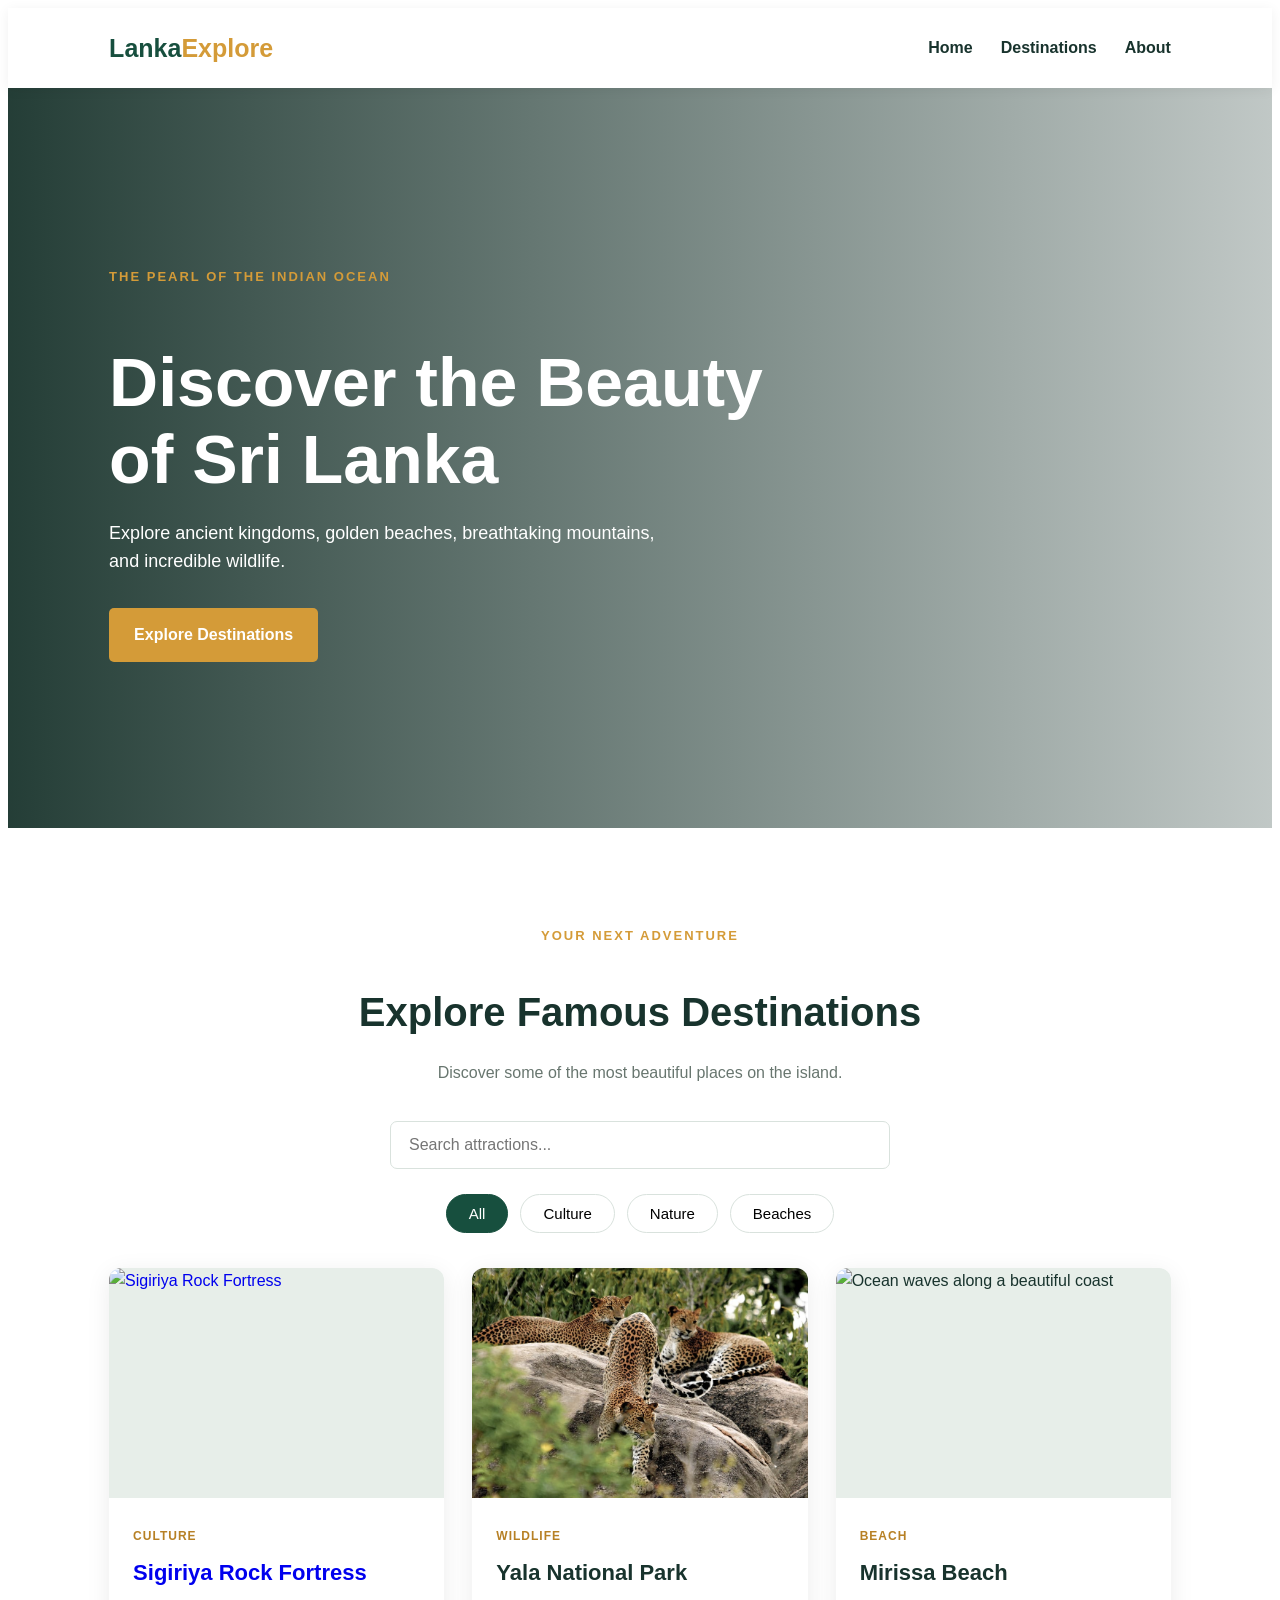
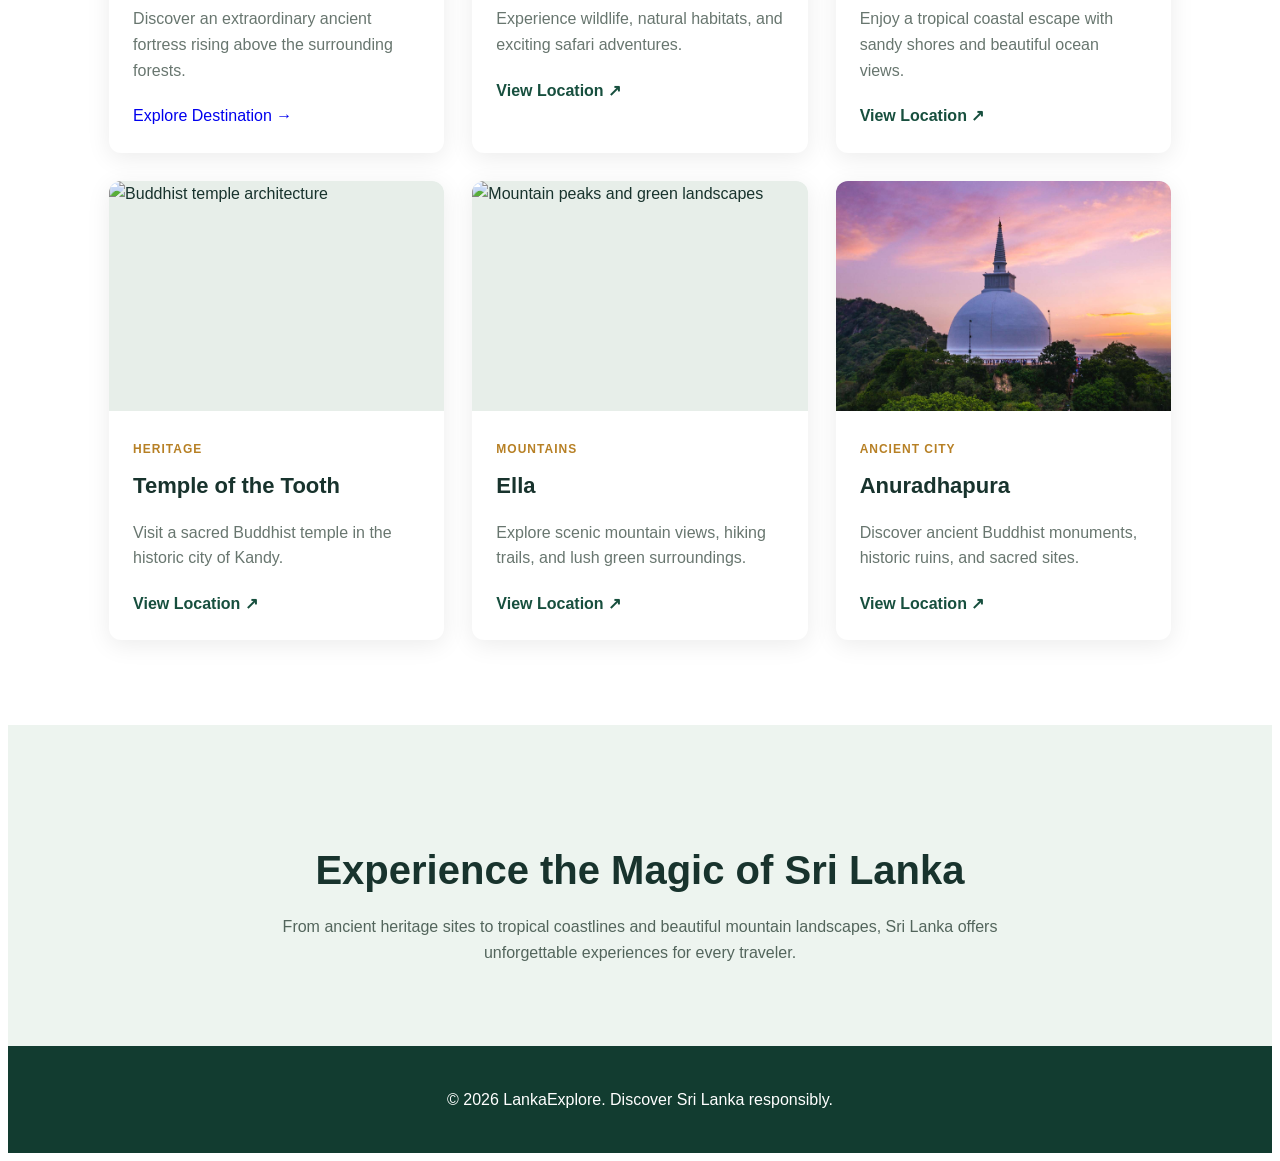
==== index.html @ 6e9e6f80 "Update image source and alt text in index.html" ====
<!DOCTYPE html>

<html lang="en"> <head> <meta charset="UTF-8"> <meta name="viewport" content="width=device-width, initial-scale=1.0">

<title>Discover Sri Lanka | Travel & Explore</title>

<meta name="description"
      content="Discover Sri Lanka's famous landmarks, beautiful beaches, wildlife, and cultural attractions.">

<link rel="stylesheet" href="style.css">


</head>

<body>

<header class="navbar">
    <a href="#" class="logo">Lanka<span>Explore</span></a>

    <nav>
        <a href="#home">Home</a>
        <a href="#destinations">Destinations</a>
        <a href="#about">About</a>
    </nav>
</header>

<main>
    <section class="hero" id="home">
        <div class="hero-content">
            <p class="eyebrow">THE PEARL OF THE INDIAN OCEAN</p>

            <h1>Discover the Beauty of Sri Lanka</h1>

            <p>
                Explore ancient kingdoms, golden beaches,
                breathtaking mountains, and incredible wildlife.
            </p>

            <a href="#destinations" class="button">
                Explore Destinations
            </a>
        </div>
    </section>

    <section class="destinations" id="destinations">
        <div class="section-heading">
            <p class="eyebrow">YOUR NEXT ADVENTURE</p>
            <h2>Explore Famous Destinations</h2>

            <p>
                Discover some of the most beautiful places
                on the island.
            </p>
        </div>

        <input
            type="search"
            id="searchInput"
            placeholder="Search attractions..."
            aria-label="Search tourist attractions"
        >

        <div class="filter-buttons">
            <button class="filter-btn active" data-category="all">
                All
            </button>

            <button class="filter-btn" data-category="culture">
                Culture
            </button>

            <button class="filter-btn" data-category="nature">
                Nature
            </button>

            <button class="filter-btn" data-category="beach">
                Beaches
            </button>
        </div>

        <div class="destination-grid">

            <article class="destination-card" data-category="culture">

    <a href="destinations/sigiriya.html" class="card-link">

        <img
            src="YOUR-IMAGE-URL"
            alt="Sigiriya Rock Fortress"
        >

        <div class="card-content">
            <span class="category">CULTURE</span>

            <h3>Sigiriya Rock Fortress</h3>

            <p>
                Discover an extraordinary ancient fortress
                rising above the surrounding forests.
            </p>

            <span class="read-more">
                Explore Destination →
            </span>
        </div>

    </a>

</article>


            <article class="destination-card"
                     data-category="nature">
                <img
                    src= "yala.jpg"
                    alt="Yala national park"
                    loading="lazy"
                >

                <div class="card-content">
                    <span class="category">WILDLIFE</span>
                    <h3>Yala National Park</h3>

                    <p>
                        Experience wildlife, natural habitats,
                        and exciting safari adventures.
                    </p>

                    <a
                        href="https://www.google.com/maps/search/?api=1&query=Yala+National+Park+Sri+Lanka"
                        target="_blank"
                        rel="noopener noreferrer"
                    >
                        View Location ↗
                    </a>
                </div>
            </article>

            <article class="destination-card"
                     data-category="beach">
                <img
                    src="https://images.unsplash.com/photo-1500375592092-40eb2168fd21?auto=format&fit=crop&w=900&q=80"
                    alt="Ocean waves along a beautiful coast"
                    loading="lazy"
                >

                <div class="card-content">
                    <span class="category">BEACH</span>
                    <h3>Mirissa Beach</h3>

                    <p>
                        Enjoy a tropical coastal escape with
                        sandy shores and beautiful ocean views.
                    </p>

                    <a
                        href="https://www.google.com/maps/search/?api=1&query=Mirissa+Beach+Sri+Lanka"
                        target="_blank"
                        rel="noopener noreferrer"
                    >
                        View Location ↗
                    </a>
                </div>
            </article>

            <article class="destination-card"
                     data-category="culture">
                <img
                    src="Temple-of-Tooth-picture 2.jpg"
                    alt="Buddhist temple architecture"
                    loading="lazy"
                >

                <div class="card-content">
                    <span class="category">HERITAGE</span>
                    <h3>Temple of the Tooth</h3>

                    <p>
                        Visit a sacred Buddhist temple in
                        the historic city of Kandy.
                    </p>

                    <a
                        href="https://www.google.com/maps/search/?api=1&query=Temple+of+the+Tooth+Kandy+Sri+Lanka"
                        target="_blank"
                        rel="noopener noreferrer"
                    >
                        View Location ↗
                    </a>
                </div>
            </article>

            <article class="destination-card"
                     data-category="nature">
                <img
                    src="https://images.unsplash.com/photo-1464822759023-fed622ff2c3b?auto=format&fit=crop&w=900&q=80"
                    alt="Mountain peaks and green landscapes"
                    loading="lazy"
                >

                <div class="card-content">
                    <span class="category">MOUNTAINS</span>
                    <h3>Ella</h3>

                    <p>
                        Explore scenic mountain views, hiking
                        trails, and lush green surroundings.
                    </p>

                    <a
                        href="https://www.google.com/maps/search/?api=1&query=Ella+Sri+Lanka"
                        target="_blank"
                        rel="noopener noreferrer"
                    >
                        View Location ↗
                    </a>
                </div>
            </article>

            <article class="destination-card"
                     data-category="culture">
                <img
                    src="anuradhapura.jpg"
                    alt="Anuradhapura"
                    loading="lazy"
                >

                <div class="card-content">
                    <span class="category">ANCIENT CITY</span>
                    <h3>Anuradhapura</h3>

                    <p>
                        Discover ancient Buddhist monuments,
                        historic ruins, and sacred sites.
                    </p>

                    <a
                        href="https://www.google.com/maps/search/?api=1&query=Anuradhapura+Sri+Lanka"
                        target="_blank"
                        rel="noopener noreferrer"
                    >
                        View Location ↗
                    </a>
                </div>
            </article>

        </div>

        <p id="noResults" hidden>
            No destinations found. Try another search.
        </p>
    </section>

    <section class="about" id="about">
        <h2>Experience the Magic of Sri Lanka</h2>

        <p>
            From ancient heritage sites to tropical coastlines
            and beautiful mountain landscapes, Sri Lanka offers
            unforgettable experiences for every traveler.
        </p>
    </section>
</main>

<footer>
    <p>
        © <span id="year"></span> LankaExplore.
        Discover Sri Lanka responsibly.
    </p>
</footer>

<script src="script.js"></script>


</body> </html>
---- style.css ----
{ margin: 0; padding: 0; box-sizing: border-box; }

html { scroll-behavior: smooth; }

body { font-family: Arial, Helvetica, sans-serif; color: #18332d; background: #ffffff; line-height: 1.6; }

a { text-decoration: none; }

.navbar { display: flex; align-items: center; justify-content: space-between; padding: 20px 8%; background: #ffffff; position: sticky; top: 0; z-index: 10; box-shadow: 0 2px 12px rgba(0, 0, 0, 0.06); }

.logo { font-size: 25px; font-weight: bold; color: #174f3e; }

.logo span { color: #d49b38; }

nav { display: flex; gap: 28px; }

nav a { color: #18332d; font-weight: 600; }

nav a:hover { color: #d49b38; }

.hero { min-height: 580px; display: flex; align-items: center; padding: 80px 8%; color: #ffffff;

background:
    linear-gradient(
        90deg,
        rgba(6, 35, 27, 0.88),
        rgba(6, 35, 27, 0.25)
    ),
    url("https://images.unsplash.com/photo-1500530855697-b586d89ba3ee?auto=format&fit=crop&w=2000&q=85");

background-position: center;
background-size: cover;


}

.hero-content { max-width: 680px; }

.eyebrow { color: #d49b38; font-weight: bold; letter-spacing: 2px; font-size: 13px; margin-bottom: 15px; }

.hero h1 { font-size: clamp(38px, 6vw, 68px); line-height: 1.12; margin-bottom: 22px; }

.hero-content > p:not(.eyebrow) { font-size: 18px; margin-bottom: 32px; max-width: 550px; }

.button { display: inline-block; background: #d49b38; color: #ffffff; padding: 14px 25px; border-radius: 5px; font-weight: bold; transition: background 0.2s; }

.button:hover { background: #b78025; }

.destinations { padding: 85px 8%; }

.section-heading { text-align: center; margin-bottom: 35px; }

.section-heading h2, .about h2 { font-size: clamp(28px, 4vw, 40px); margin-bottom: 12px; }

.section-heading > p:last-child { color: #68766f; }

#searchInput { display: block; width: 100%; max-width: 500px; margin: 0 auto 25px; padding: 14px 18px; border: 1px solid #d9e2dd; border-radius: 7px; font-size: 16px; }

.filter-buttons { display: flex; justify-content: center; flex-wrap: wrap; gap: 12px; margin-bottom: 35px; }

.filter-btn { padding: 10px 22px; border: 1px solid #d9e2dd; border-radius: 25px; background: #ffffff; cursor: pointer; font-size: 15px; }

.filter-btn:hover, .filter-btn.active { background: #174f3e; color: #ffffff; border-color: #174f3e; }

.destination-grid { display: grid; grid-template-columns: repeat(3, minmax(0, 1fr)); gap: 28px; }

.destination-card { border-radius: 12px; overflow: hidden; background: #ffffff; box-shadow: 0 5px 25px rgba(0, 0, 0, 0.08); transition: transform 0.25s; }

.destination-card:hover { transform: translateY(-6px); }

.destination-card img { display: block; width: 100%; height: 230px; object-fit: cover; background: #e7eee9; }

.card-content { padding: 24px; }

.category { font-size: 12px; font-weight: bold; color: #b78025; letter-spacing: 1px; }

.card-content h3 { margin: 8px 0 12px; font-size: 22px; }

.card-content p { color: #68766f; margin-bottom: 20px; }

.card-content a { color: #174f3e; font-weight: bold; }

.card-content a:hover { color: #b78025; }

#noResults { text-align: center; padding: 30px; color: #68766f; }

.about { background: #edf4ef; text-align: center; padding: 80px 8%; }

.about p { max-width: 750px; margin: 0 auto; color: #53655c; }

footer { background: #123c30; color: #ffffff; text-align: center; padding: 25px; }

@media (max-width: 900px) { .destination-grid { grid-template-columns: repeat(2, minmax(0, 1fr)); }

.navbar {
    padding: 18px 5%;
}

.destinations {
    padding: 65px 5%;
}


}

@media (max-width: 600px) { .navbar { flex-direction: column; gap: 12px; }

nav {
    gap: 18px;
    flex-wrap: wrap;
    justify-content: center;
}

.hero {
    min-height: 500px;
    padding: 60px 6%;
}

.destination-grid {
    grid-template-columns: 1fr;
}

.destination-card img {
    height: 240px;
}


}
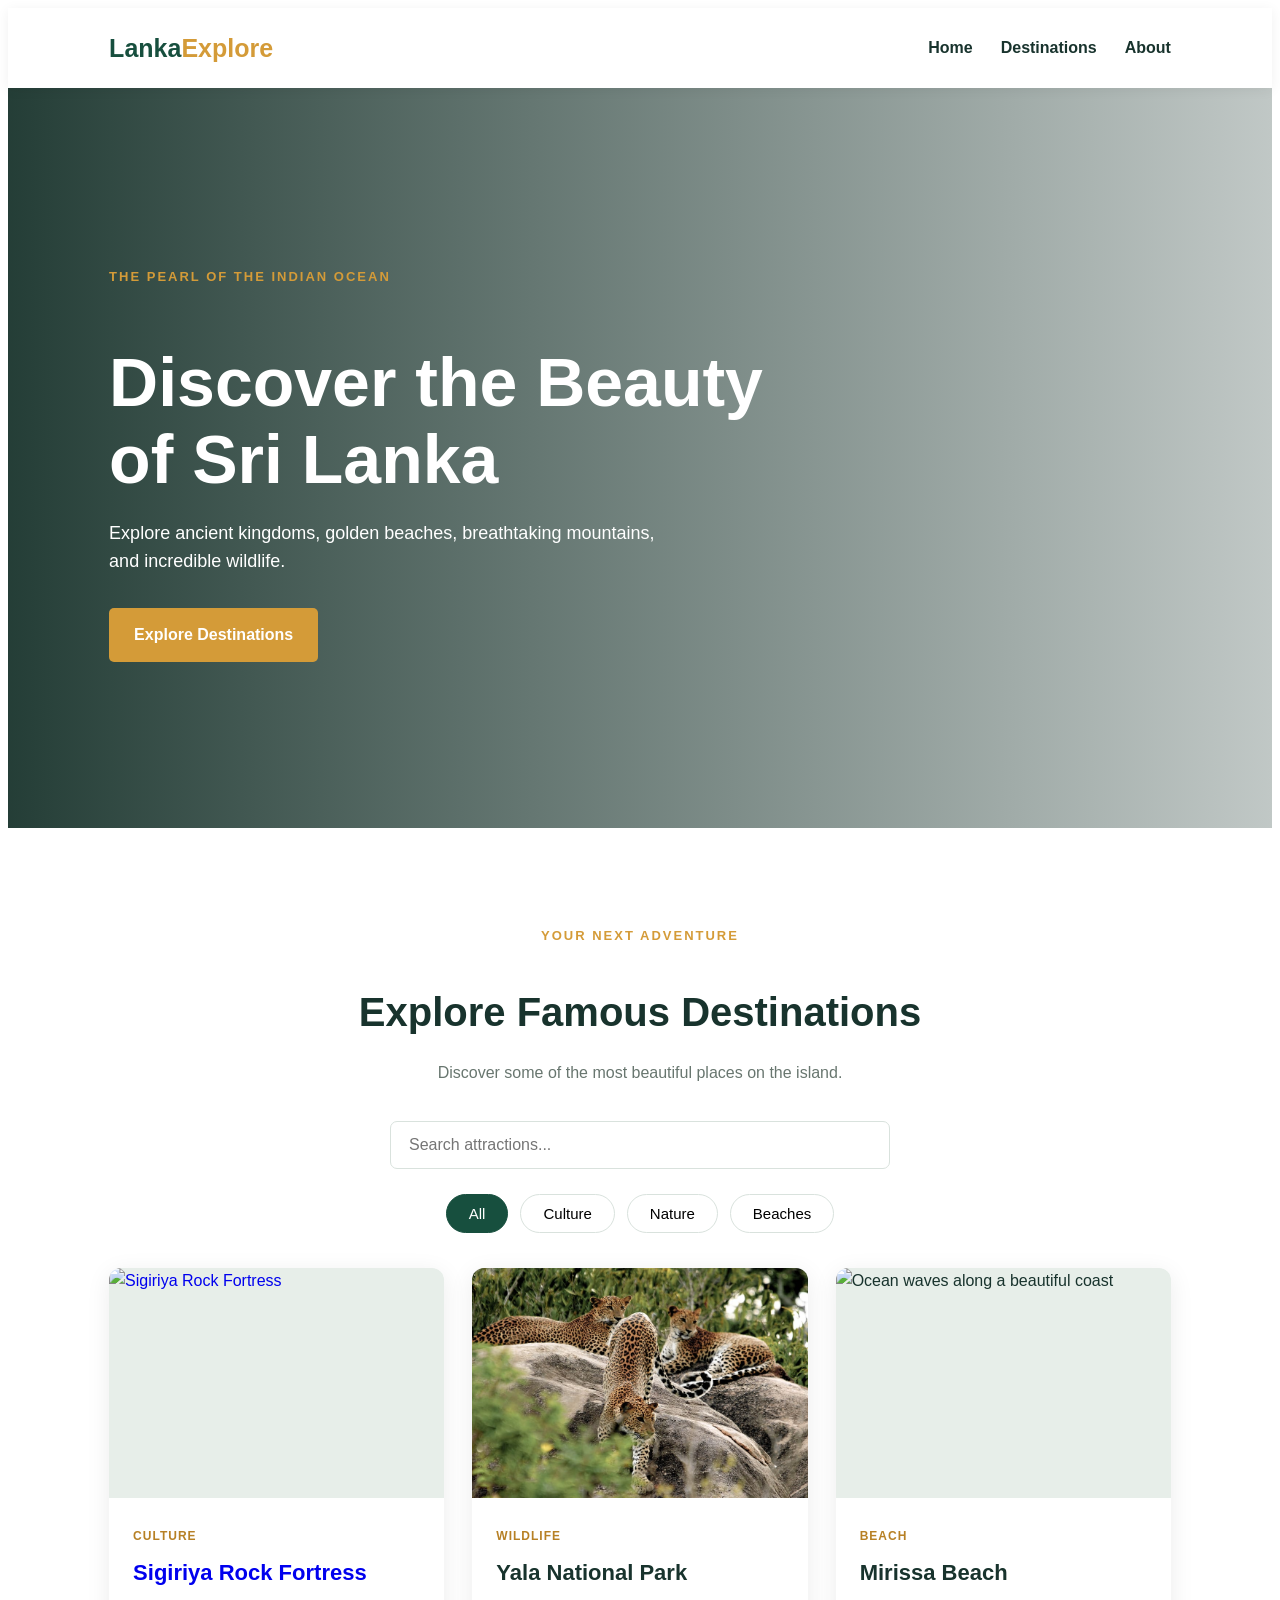
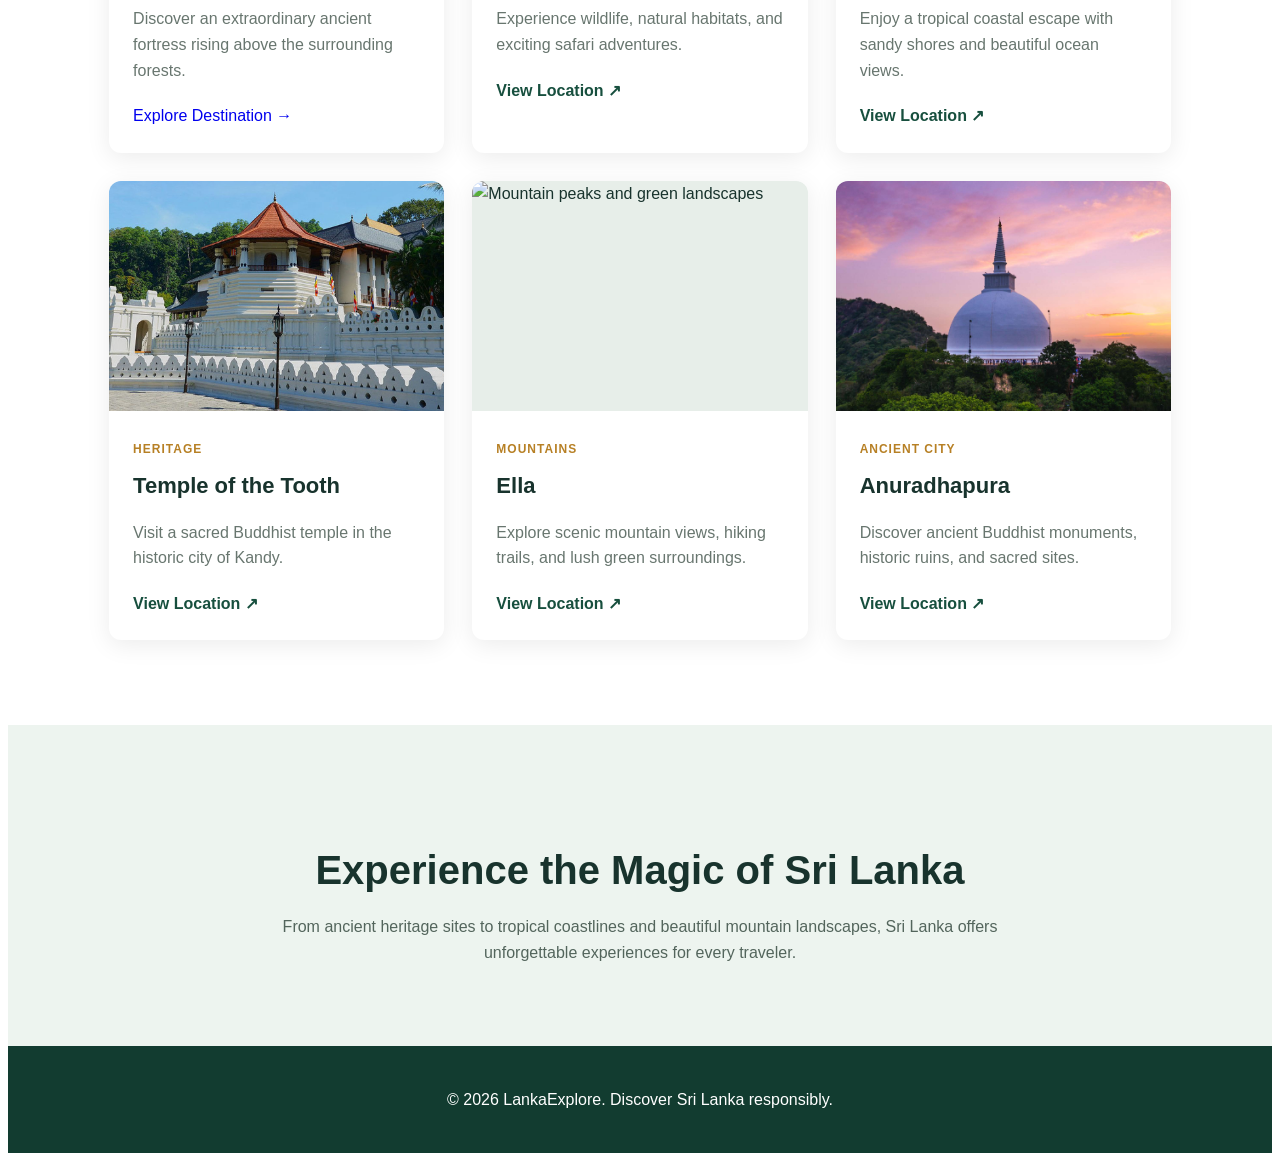
==== commit ec19807c: "Update image source in destination card" ====
--- a/index.html
+++ b/index.html
@@ -166,7 +166,7 @@
             <article class="destination-card"
                      data-category="culture">
                 <img
-                    src="Temple-of-Tooth-picture 2.jpg"
+                    src="kandy.jpg"
                     alt="Buddhist temple architecture"
                     loading="lazy"
                 >
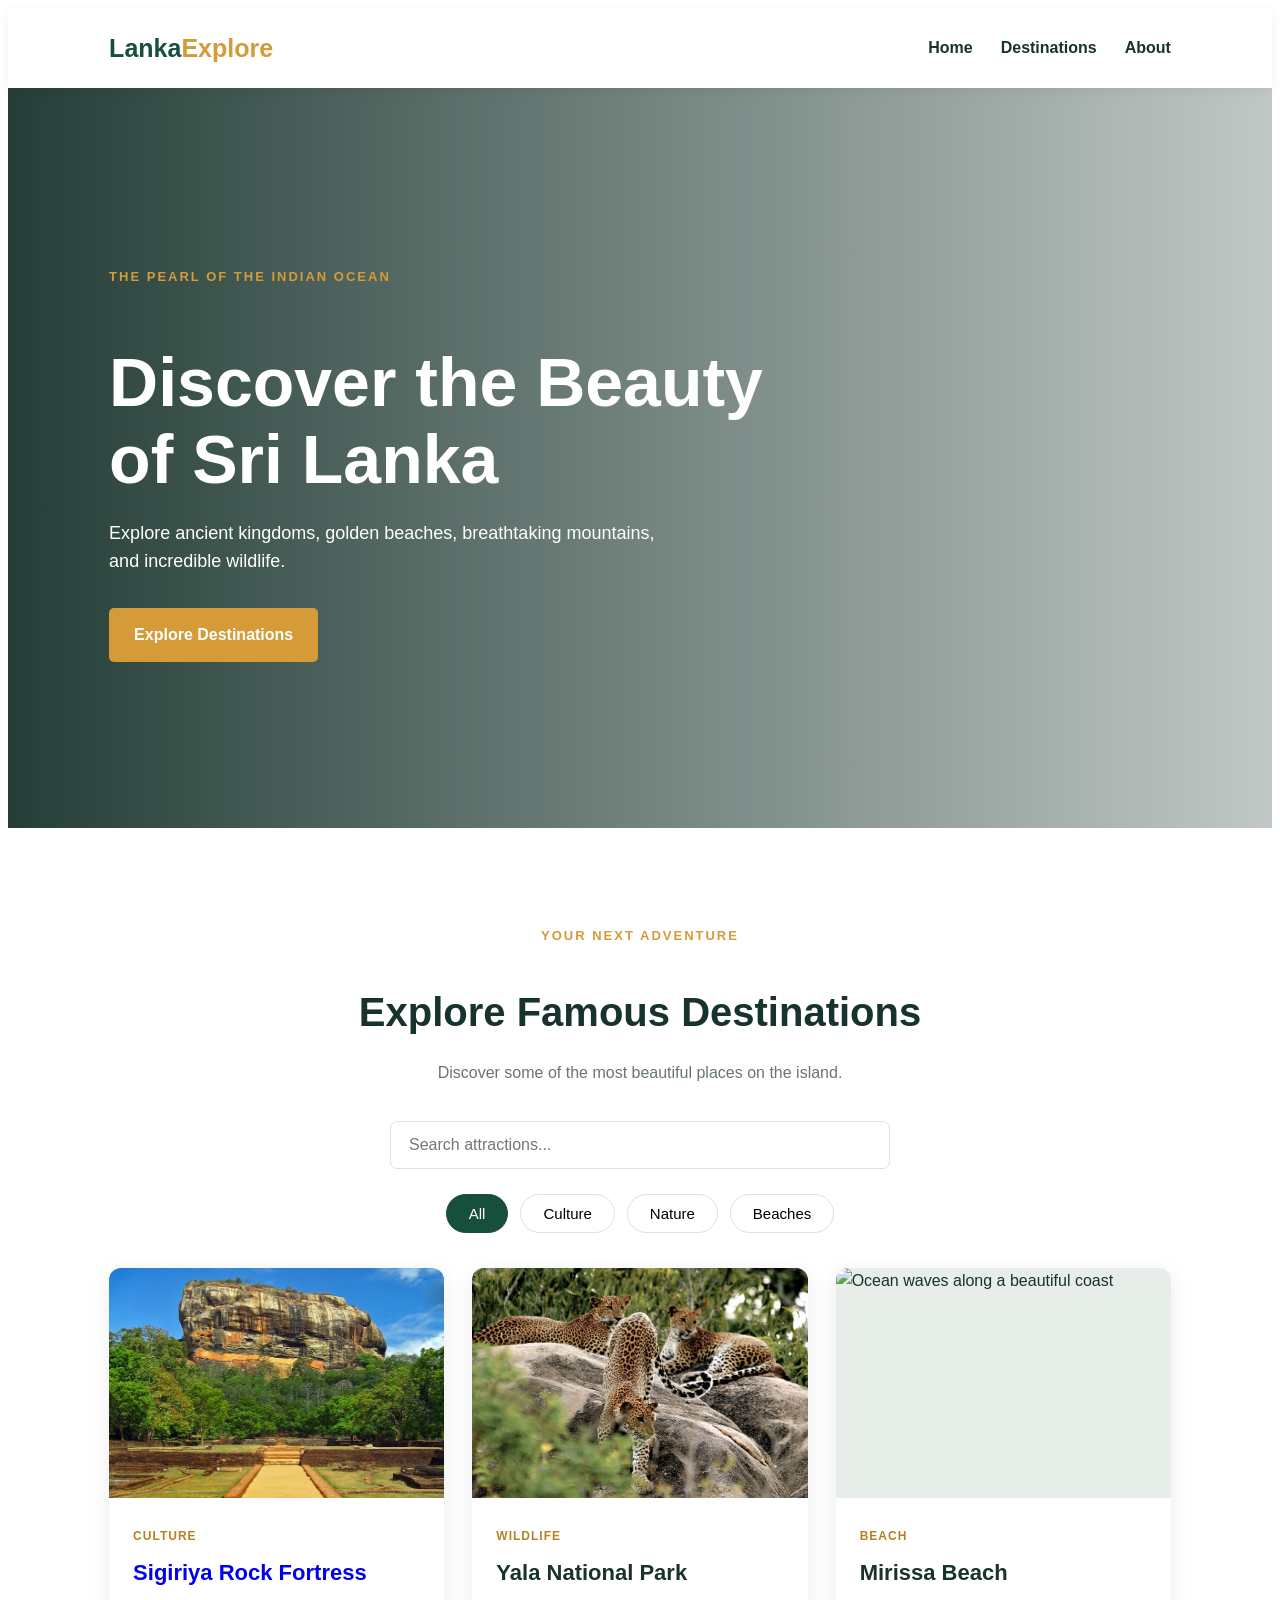
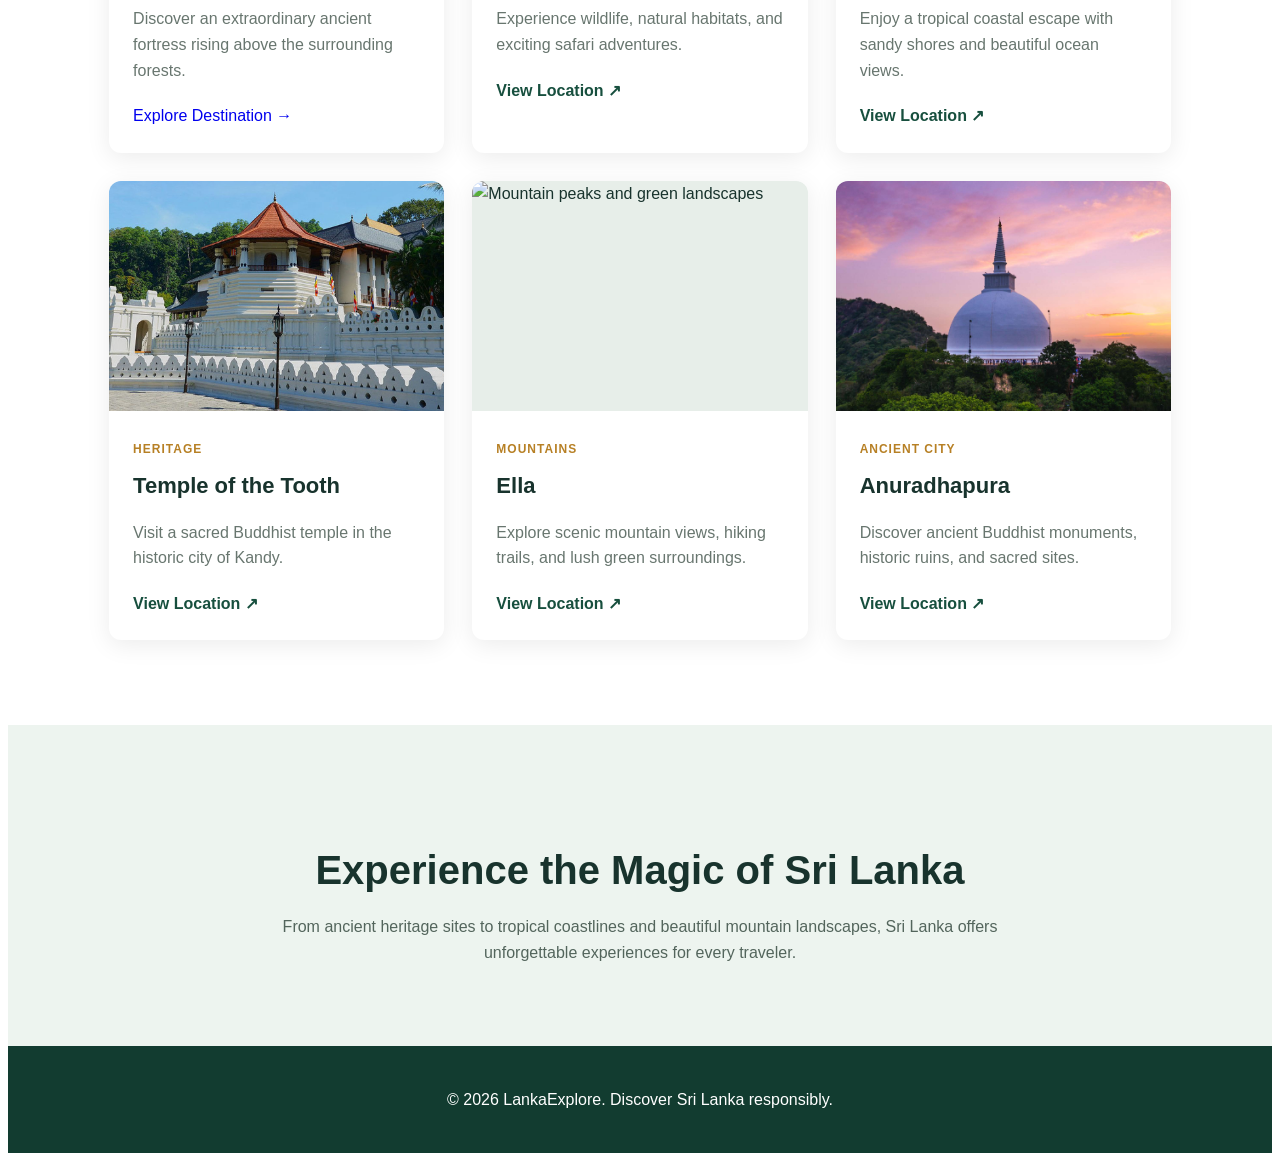
==== commit cf850a21: "Update image source for Sigiriya card" ====
--- a/index.html
+++ b/index.html
@@ -85,7 +85,7 @@
     <a href="destinations/sigiriya.html" class="card-link">
 
         <img
-            src="YOUR-IMAGE-URL"
+            src="sigiriya.jpg"
             alt="Sigiriya Rock Fortress"
         >
 
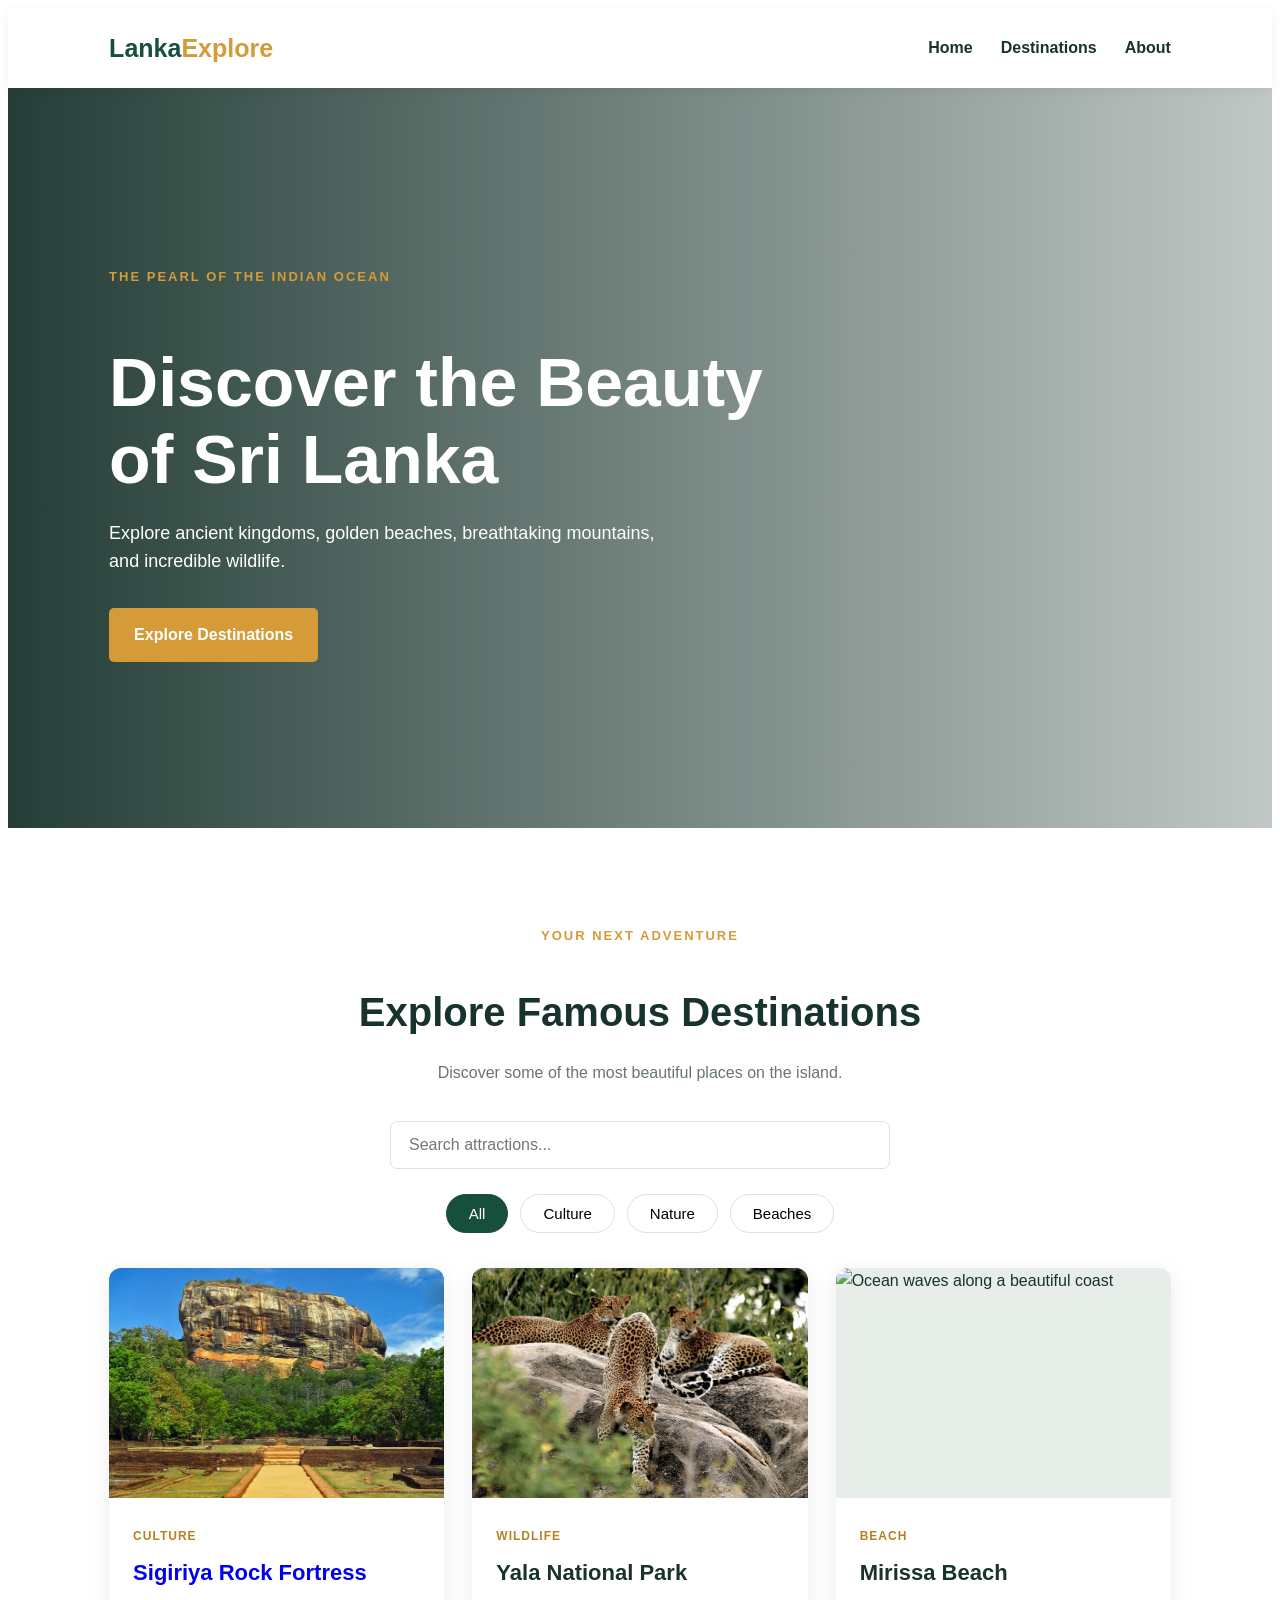
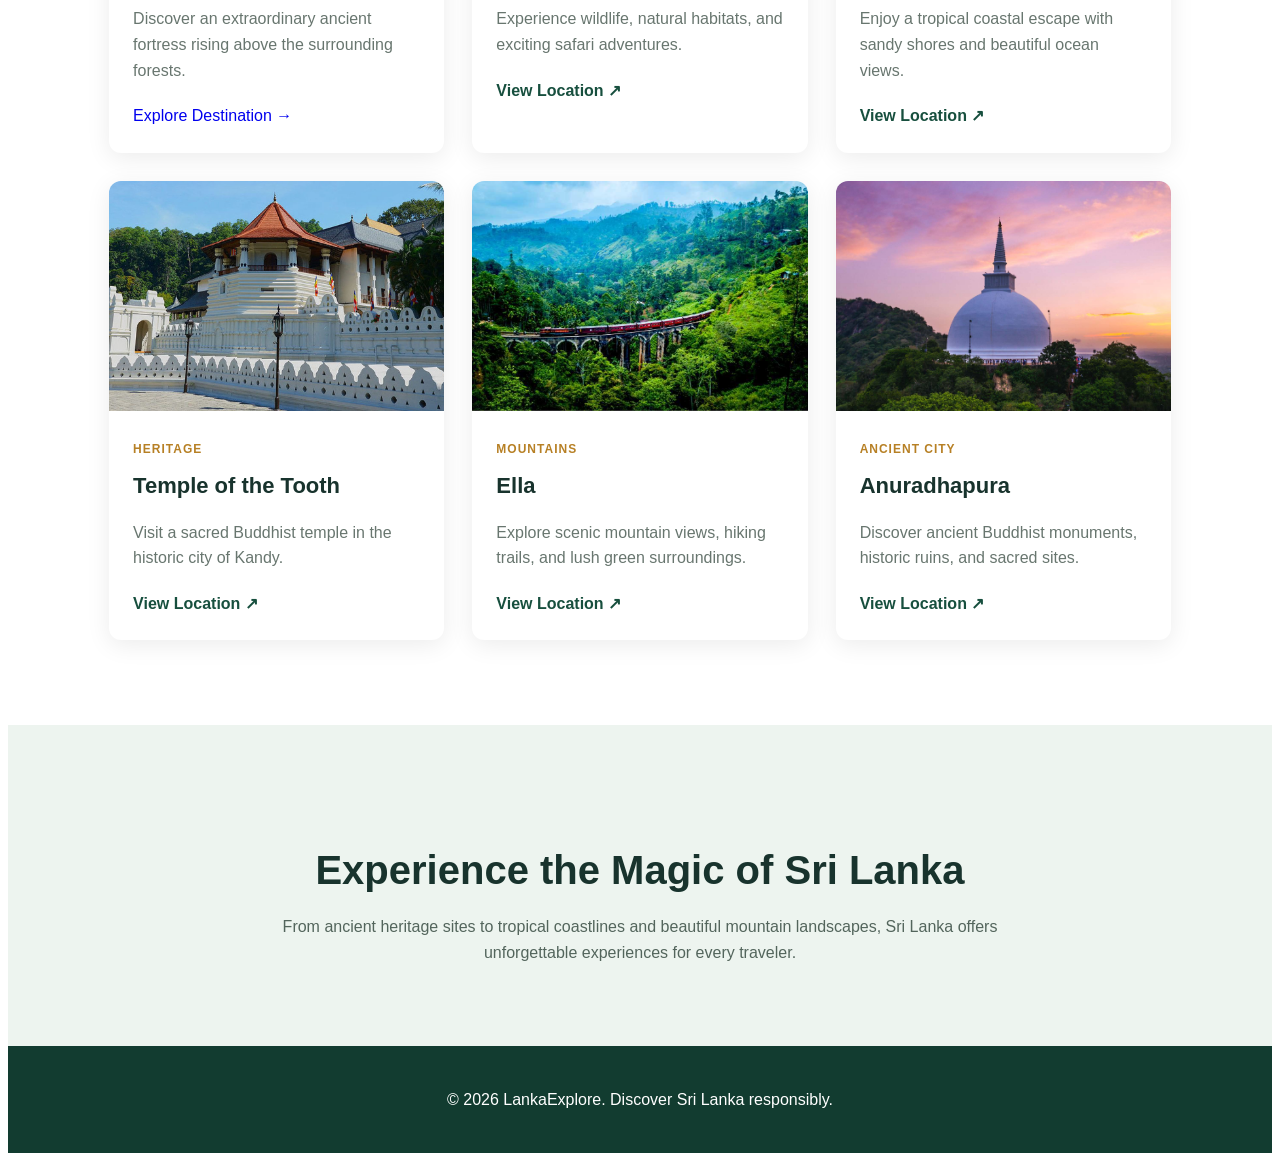
==== commit 30fe13d0: "Update index.html" ====
--- a/index.html
+++ b/index.html
@@ -193,7 +193,7 @@
             <article class="destination-card"
                      data-category="nature">
                 <img
-                    src="https://images.unsplash.com/photo-1464822759023-fed622ff2c3b?auto=format&fit=crop&w=900&q=80"
+                    src="ELLA.jpg"
                     alt="Mountain peaks and green landscapes"
                     loading="lazy"
                 >
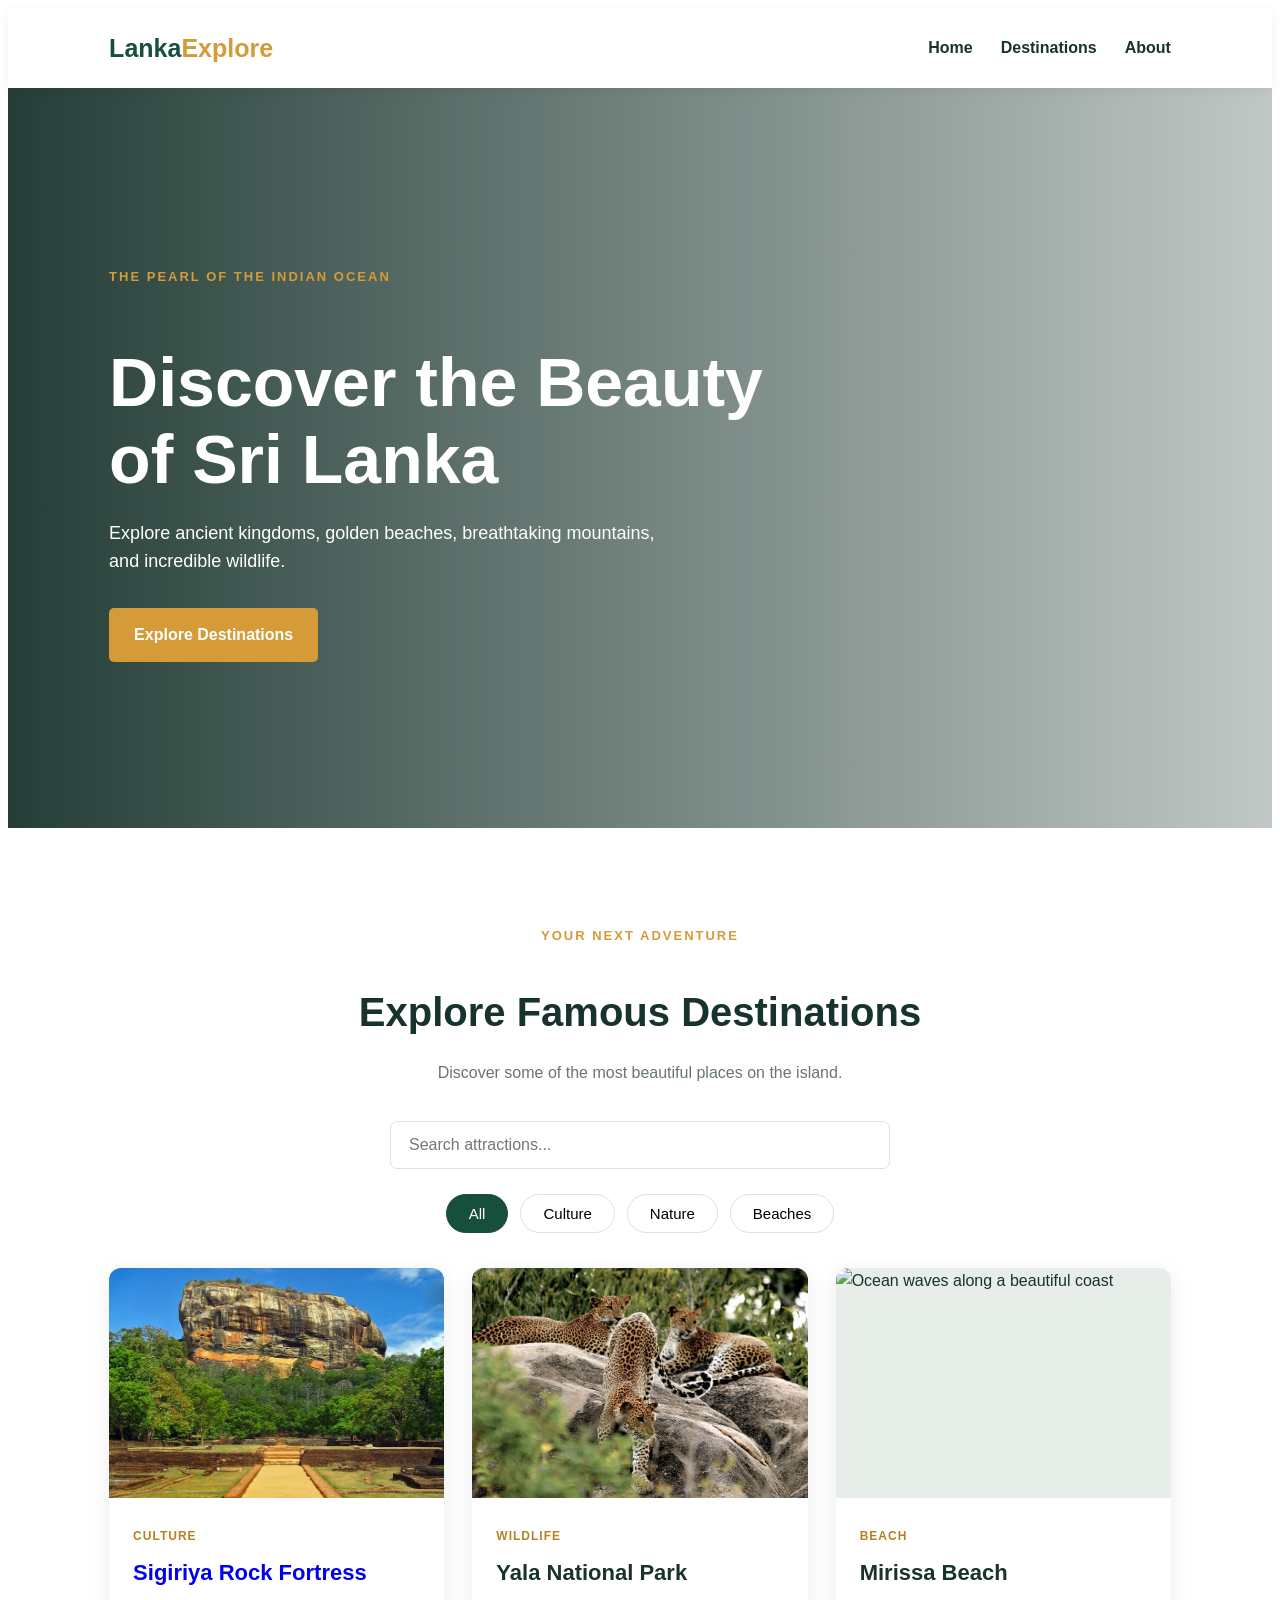
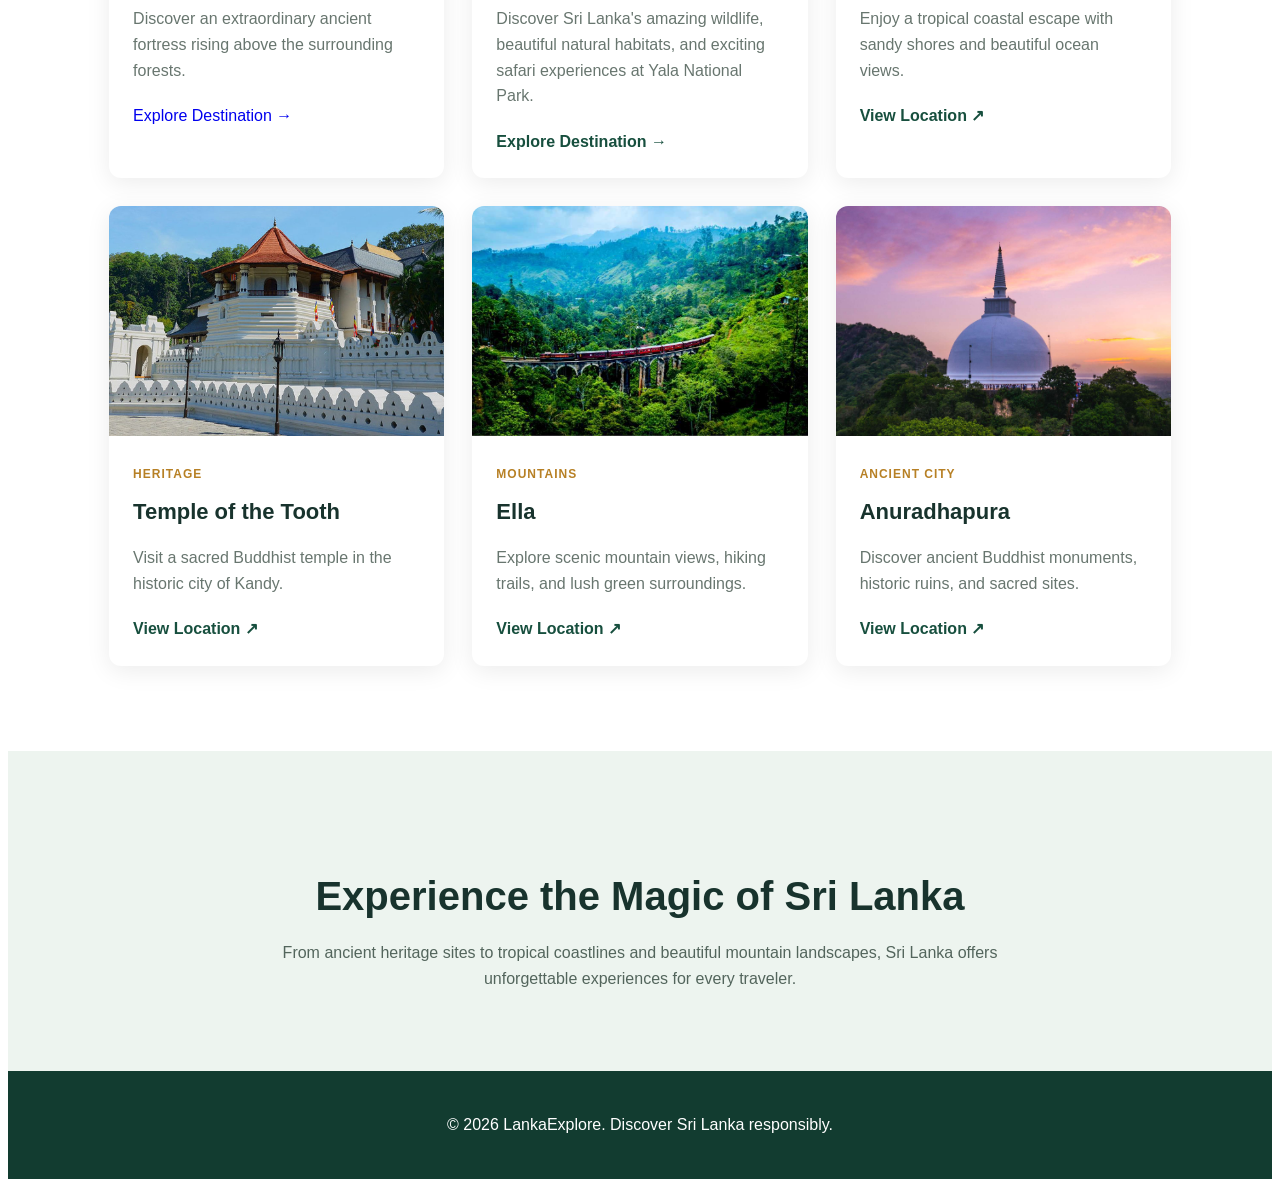
==== commit 481f0e93: "Update index.html" ====
--- a/index.html
+++ b/index.html
@@ -108,34 +108,30 @@
 
 </article>
 
-
-            <article class="destination-card"
-                     data-category="nature">
-                <img
-                    src= "yala.jpg"
-                    alt="Yala national park"
-                    loading="lazy"
-                >
-
-                <div class="card-content">
-                    <span class="category">WILDLIFE</span>
-                    <h3>Yala National Park</h3>
-
-                    <p>
-                        Experience wildlife, natural habitats,
-                        and exciting safari adventures.
-                    </p>
-
-                    <a
-                        href="https://www.google.com/maps/search/?api=1&query=Yala+National+Park+Sri+Lanka"
-                        target="_blank"
-                        rel="noopener noreferrer"
-                    >
-                        View Location ↗
-                    </a>
-                </div>
-            </article>
-
+         <article class="destination-card"
+         data-category="nature">
+    <img
+        src="yala.jpg"
+        alt="Yala National Park"
+        loading="lazy"
+    >
+
+    <div class="card-content">
+        <span class="category">WILDLIFE</span>
+
+        <h3>Yala National Park</h3>
+
+        <p>
+            Discover Sri Lanka's amazing wildlife,
+            beautiful natural habitats, and exciting
+            safari experiences at Yala National Park.
+        </p>
+
+        <a href="destinations/yala.html">
+            Explore Destination →
+        </a>
+    </div>
+</article>
             <article class="destination-card"
                      data-category="beach">
                 <img
